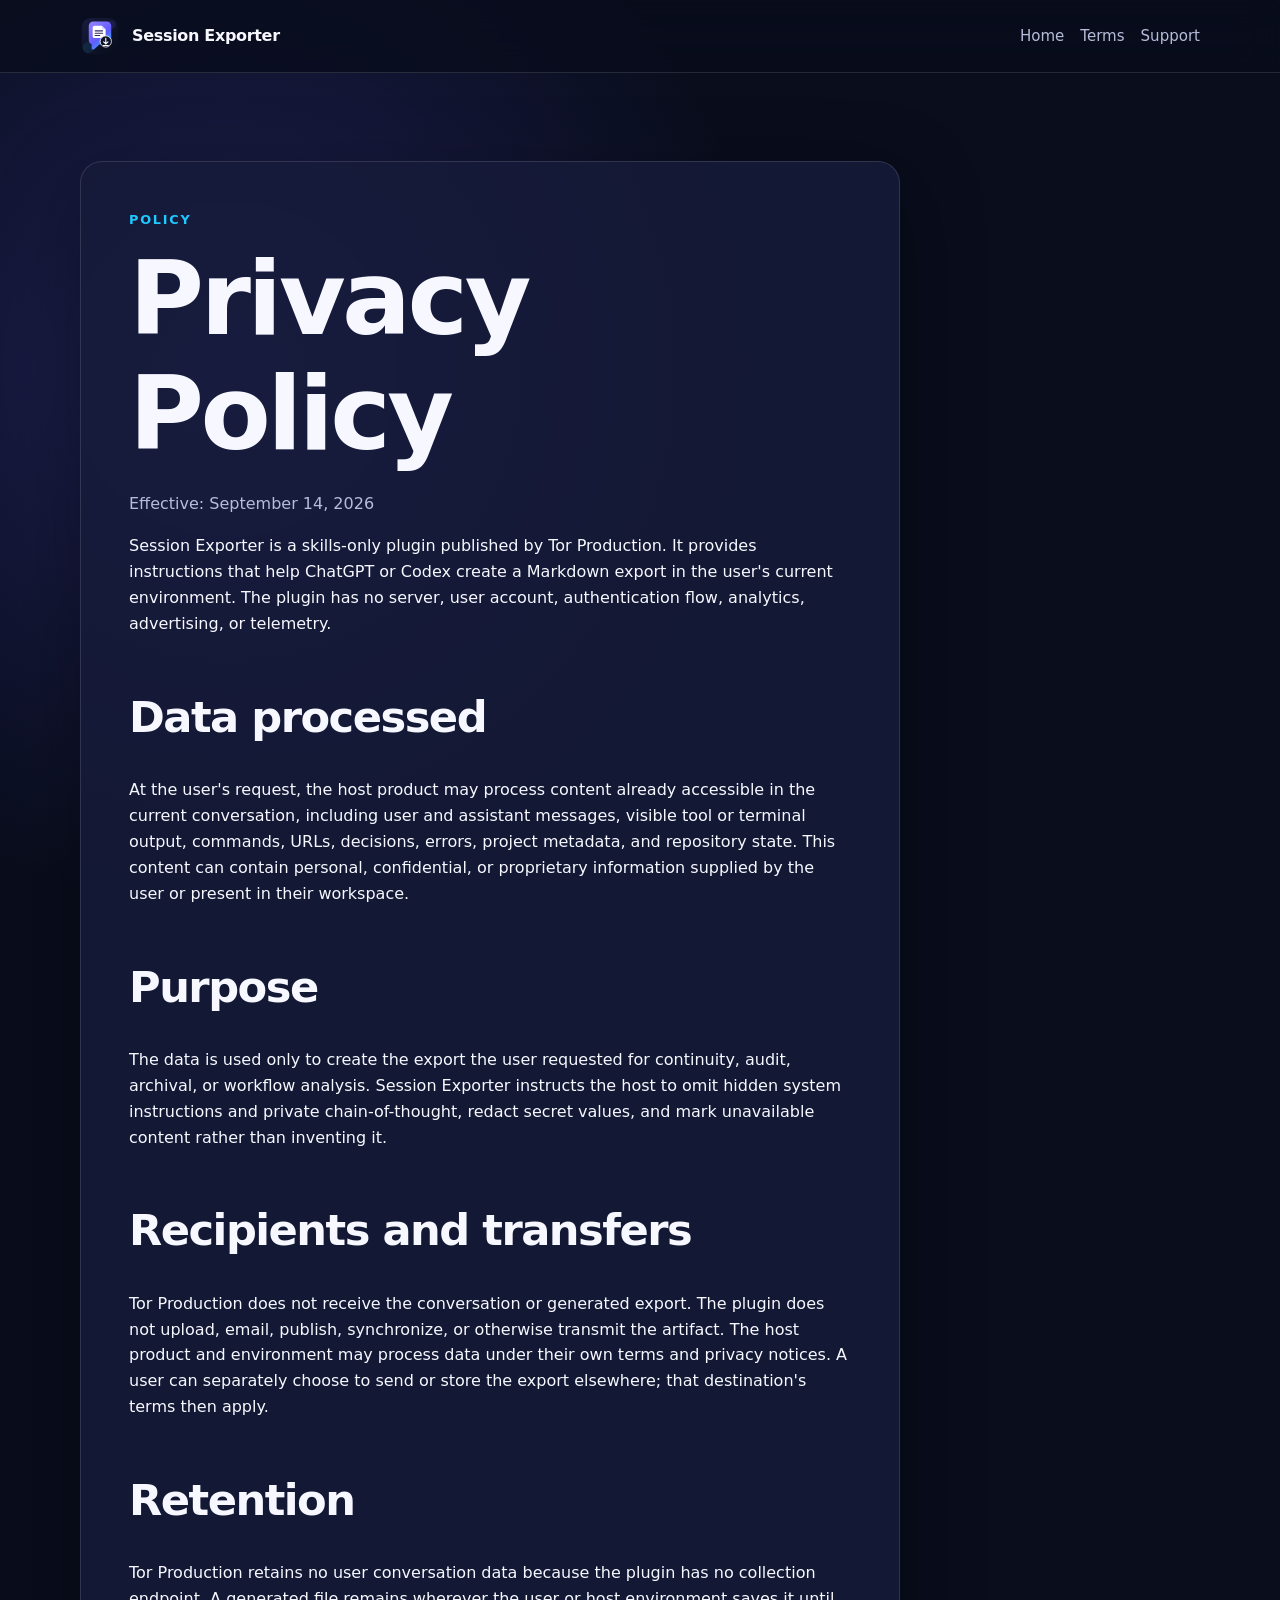
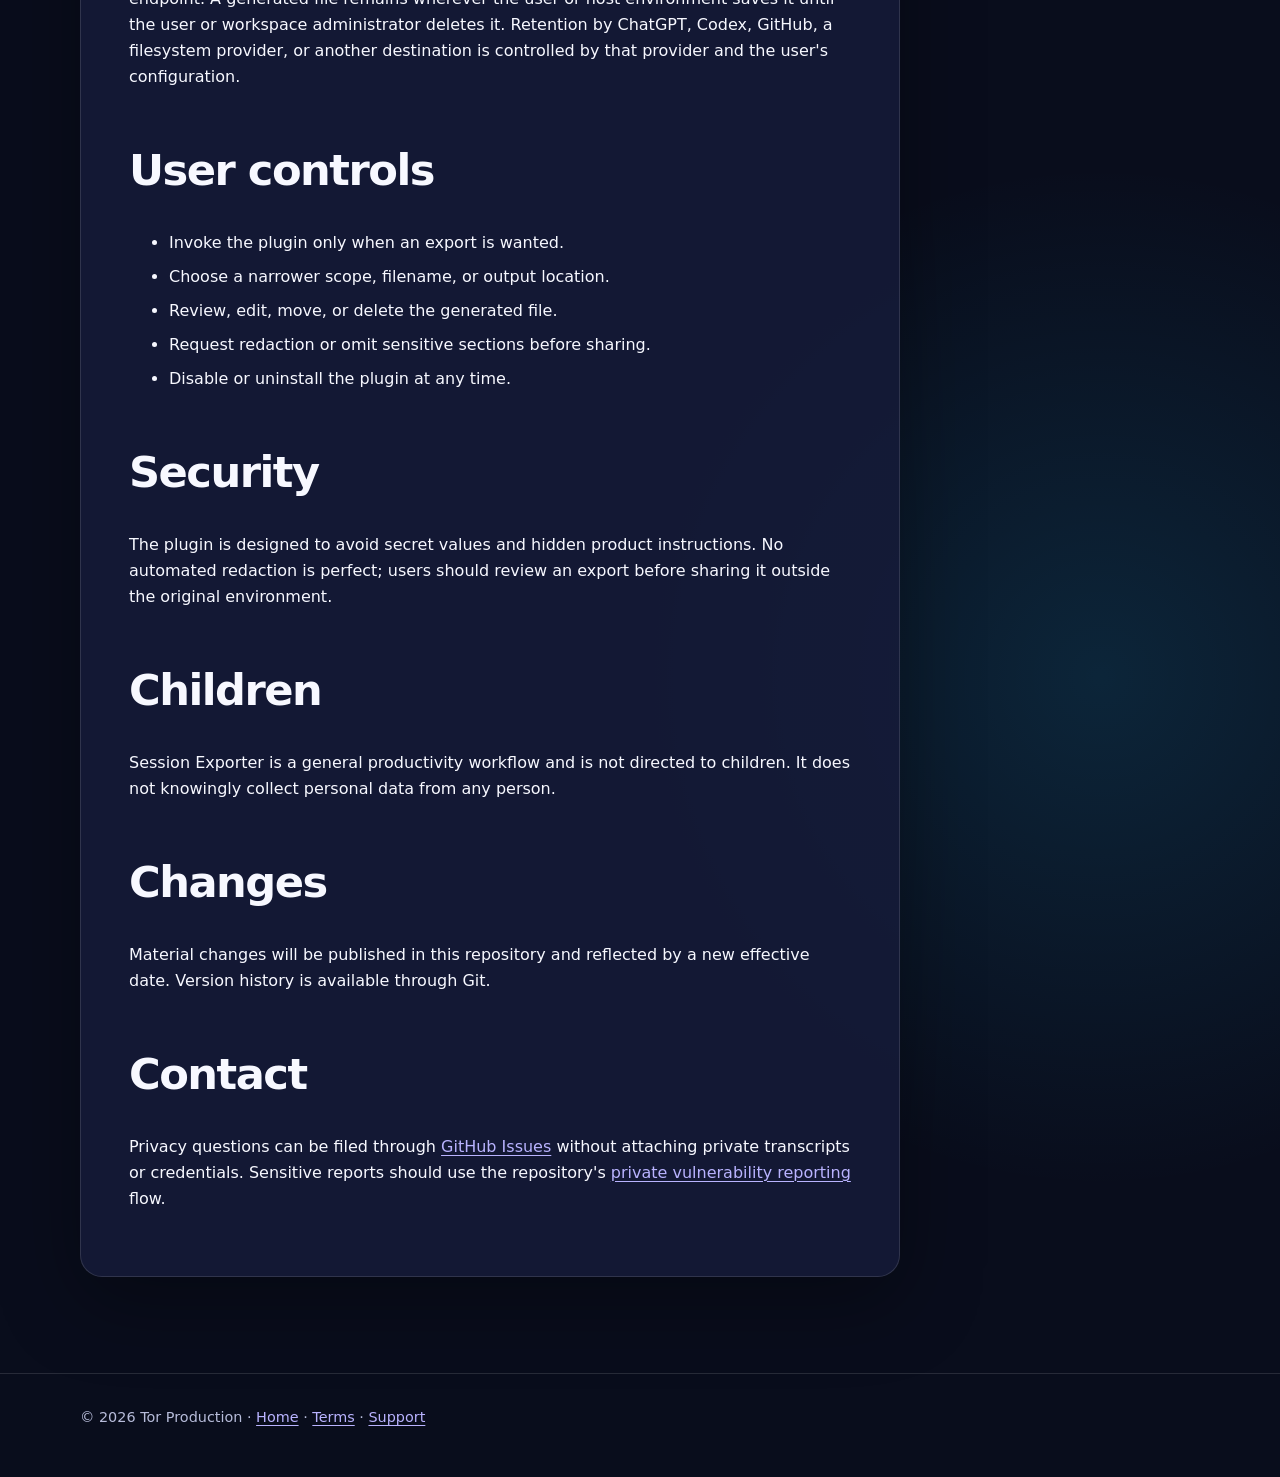
==== docs/privacy.html @ bee40e53 "feat: publish Session Exporter plugin v0.1.0" ====
<!doctype html>
<html lang="en">
<head>
  <meta charset="utf-8">
  <meta name="viewport" content="width=device-width, initial-scale=1">
  <meta name="description" content="Privacy Policy for the Session Exporter plugin by Tor Production.">
  <title>Privacy Policy — Session Exporter</title>
  <link rel="icon" href="logo.svg" type="image/svg+xml">
  <link rel="stylesheet" href="styles.css">
</head>
<body>
  <header><nav class="shell" aria-label="Primary navigation"><a class="brand" href="./"><img src="logo.svg" alt=""><span>Session Exporter</span></a><div class="nav-links"><a href="./">Home</a><a href="terms.html">Terms</a><a href="support.html">Support</a></div></nav></header>
  <main class="shell">
    <article class="content-panel">
      <div class="eyebrow">Policy</div>
      <h1>Privacy Policy</h1>
      <p class="legal-meta">Effective: September 14, 2026</p>
      <p>Session Exporter is a skills-only plugin published by Tor Production. It provides instructions that help ChatGPT or Codex create a Markdown export in the user's current environment. The plugin has no server, user account, authentication flow, analytics, advertising, or telemetry.</p>

      <h2>Data processed</h2>
      <p>At the user's request, the host product may process content already accessible in the current conversation, including user and assistant messages, visible tool or terminal output, commands, URLs, decisions, errors, project metadata, and repository state. This content can contain personal, confidential, or proprietary information supplied by the user or present in their workspace.</p>

      <h2>Purpose</h2>
      <p>The data is used only to create the export the user requested for continuity, audit, archival, or workflow analysis. Session Exporter instructs the host to omit hidden system instructions and private chain-of-thought, redact secret values, and mark unavailable content rather than inventing it.</p>

      <h2>Recipients and transfers</h2>
      <p>Tor Production does not receive the conversation or generated export. The plugin does not upload, email, publish, synchronize, or otherwise transmit the artifact. The host product and environment may process data under their own terms and privacy notices. A user can separately choose to send or store the export elsewhere; that destination's terms then apply.</p>

      <h2>Retention</h2>
      <p>Tor Production retains no user conversation data because the plugin has no collection endpoint. A generated file remains wherever the user or host environment saves it until the user or workspace administrator deletes it. Retention by ChatGPT, Codex, GitHub, a filesystem provider, or another destination is controlled by that provider and the user's configuration.</p>

      <h2>User controls</h2>
      <ul>
        <li>Invoke the plugin only when an export is wanted.</li>
        <li>Choose a narrower scope, filename, or output location.</li>
        <li>Review, edit, move, or delete the generated file.</li>
        <li>Request redaction or omit sensitive sections before sharing.</li>
        <li>Disable or uninstall the plugin at any time.</li>
      </ul>

      <h2>Security</h2>
      <p>The plugin is designed to avoid secret values and hidden product instructions. No automated redaction is perfect; users should review an export before sharing it outside the original environment.</p>

      <h2>Children</h2>
      <p>Session Exporter is a general productivity workflow and is not directed to children. It does not knowingly collect personal data from any person.</p>

      <h2>Changes</h2>
      <p>Material changes will be published in this repository and reflected by a new effective date. Version history is available through Git.</p>

      <h2>Contact</h2>
      <p>Privacy questions can be filed through <a href="https://github.com/Tor-Production/session-exporter/issues">GitHub Issues</a> without attaching private transcripts or credentials. Sensitive reports should use the repository's <a href="https://github.com/Tor-Production/session-exporter/security/advisories/new">private vulnerability reporting</a> flow.</p>
    </article>
  </main>
  <footer><div class="shell">© 2026 Tor Production · <a href="./">Home</a> · <a href="terms.html">Terms</a> · <a href="support.html">Support</a></div></footer>
</body>
</html>
---- docs/styles.css ----
:root {
  color-scheme: dark;
  --bg: #090d1c;
  --surface: rgba(23, 27, 58, 0.82);
  --surface-strong: #171b3a;
  --text: #f7f8ff;
  --muted: #b7bcda;
  --border: rgba(255, 255, 255, 0.12);
  --accent: #8b7cff;
  --accent-strong: #635bff;
  --cyan: #20c8ff;
  --success: #72e6ad;
  --shadow: 0 24px 80px rgba(0, 0, 0, 0.35);
  --max: 1120px;
}

* {
  box-sizing: border-box;
}

html {
  scroll-behavior: smooth;
}

body {
  margin: 0;
  min-height: 100vh;
  color: var(--text);
  background:
    radial-gradient(circle at 18% 12%, rgba(99, 91, 255, 0.24), transparent 34rem),
    radial-gradient(circle at 86% 74%, rgba(32, 200, 255, 0.13), transparent 32rem),
    var(--bg);
  font-family: Inter, ui-sans-serif, system-ui, -apple-system, BlinkMacSystemFont, "Segoe UI", sans-serif;
  line-height: 1.62;
}

a {
  color: #b9b3ff;
  text-decoration-thickness: 1px;
  text-underline-offset: 0.2em;
}

a:hover {
  color: #ffffff;
}

.shell {
  width: min(calc(100% - 2rem), var(--max));
  margin: 0 auto;
}

header {
  position: sticky;
  z-index: 10;
  top: 0;
  border-bottom: 1px solid var(--border);
  background: rgba(9, 13, 28, 0.76);
  backdrop-filter: blur(18px);
}

nav {
  min-height: 72px;
  display: flex;
  align-items: center;
  justify-content: space-between;
  gap: 1rem;
}

.brand {
  display: flex;
  align-items: center;
  gap: 0.75rem;
  color: var(--text);
  font-weight: 750;
  text-decoration: none;
  letter-spacing: -0.02em;
}

.brand img {
  width: 40px;
  height: 40px;
  border-radius: 12px;
}

.nav-links {
  display: flex;
  flex-wrap: wrap;
  justify-content: flex-end;
  gap: 1rem;
  font-size: 0.94rem;
}

.nav-links a {
  color: var(--muted);
  text-decoration: none;
}

main {
  padding: 5.5rem 0 6rem;
}

.hero {
  display: grid;
  grid-template-columns: minmax(0, 1.25fr) minmax(260px, 0.75fr);
  align-items: center;
  gap: clamp(2rem, 7vw, 6rem);
  min-height: 62vh;
}

.eyebrow {
  color: var(--cyan);
  font-size: 0.8rem;
  font-weight: 800;
  letter-spacing: 0.14em;
  text-transform: uppercase;
}

h1,
h2,
h3 {
  line-height: 1.12;
  letter-spacing: -0.035em;
}

h1 {
  max-width: 13ch;
  margin: 0.7rem 0 1.25rem;
  font-size: clamp(3.2rem, 8vw, 6.8rem);
}

h2 {
  margin-top: 3.5rem;
  font-size: clamp(1.8rem, 4vw, 2.7rem);
}

h3 {
  font-size: 1.18rem;
}

.lede {
  max-width: 62ch;
  color: var(--muted);
  font-size: clamp(1.05rem, 2vw, 1.3rem);
}

.hero-mark {
  width: min(100%, 420px);
  justify-self: center;
  filter: drop-shadow(0 34px 70px rgba(42, 35, 150, 0.4));
}

.actions {
  display: flex;
  flex-wrap: wrap;
  gap: 0.8rem;
  margin-top: 2rem;
}

.button {
  display: inline-flex;
  align-items: center;
  justify-content: center;
  min-height: 48px;
  padding: 0 1.1rem;
  border: 1px solid var(--border);
  border-radius: 14px;
  color: var(--text);
  background: var(--surface);
  font-weight: 700;
  text-decoration: none;
}

.button.primary {
  border-color: transparent;
  background: linear-gradient(135deg, var(--accent), var(--accent-strong));
  box-shadow: 0 14px 32px rgba(99, 91, 255, 0.32);
}

.grid {
  display: grid;
  grid-template-columns: repeat(3, minmax(0, 1fr));
  gap: 1rem;
  margin: 2rem 0;
}

.card,
.content-panel {
  border: 1px solid var(--border);
  border-radius: 22px;
  background: var(--surface);
  box-shadow: var(--shadow);
}

.card {
  padding: 1.4rem;
}

.card p {
  color: var(--muted);
}

.content-panel {
  max-width: 820px;
  padding: clamp(1.4rem, 4vw, 3rem);
}

.status {
  display: inline-flex;
  align-items: center;
  gap: 0.55rem;
  margin-top: 1.5rem;
  color: var(--success);
  font-weight: 700;
}

.status::before {
  width: 0.62rem;
  height: 0.62rem;
  border-radius: 999px;
  background: currentColor;
  content: "";
  box-shadow: 0 0 18px currentColor;
}

pre {
  overflow-x: auto;
  margin: 1.25rem 0;
  padding: 1.2rem;
  border: 1px solid var(--border);
  border-radius: 16px;
  background: #070a16;
  color: #e8eaff;
}

code {
  font-family: "SFMono-Regular", Consolas, "Liberation Mono", monospace;
  font-size: 0.92em;
}

li + li {
  margin-top: 0.5rem;
}

.muted,
.legal-meta {
  color: var(--muted);
}

footer {
  padding: 2rem 0 3rem;
  border-top: 1px solid var(--border);
  color: var(--muted);
  font-size: 0.9rem;
}

@media (max-width: 780px) {
  .hero,
  .grid {
    grid-template-columns: 1fr;
  }

  .hero {
    min-height: auto;
  }

  .hero-mark {
    width: min(70vw, 340px);
    grid-row: 1;
  }

  .nav-links {
    gap: 0.65rem;
    font-size: 0.82rem;
  }
}
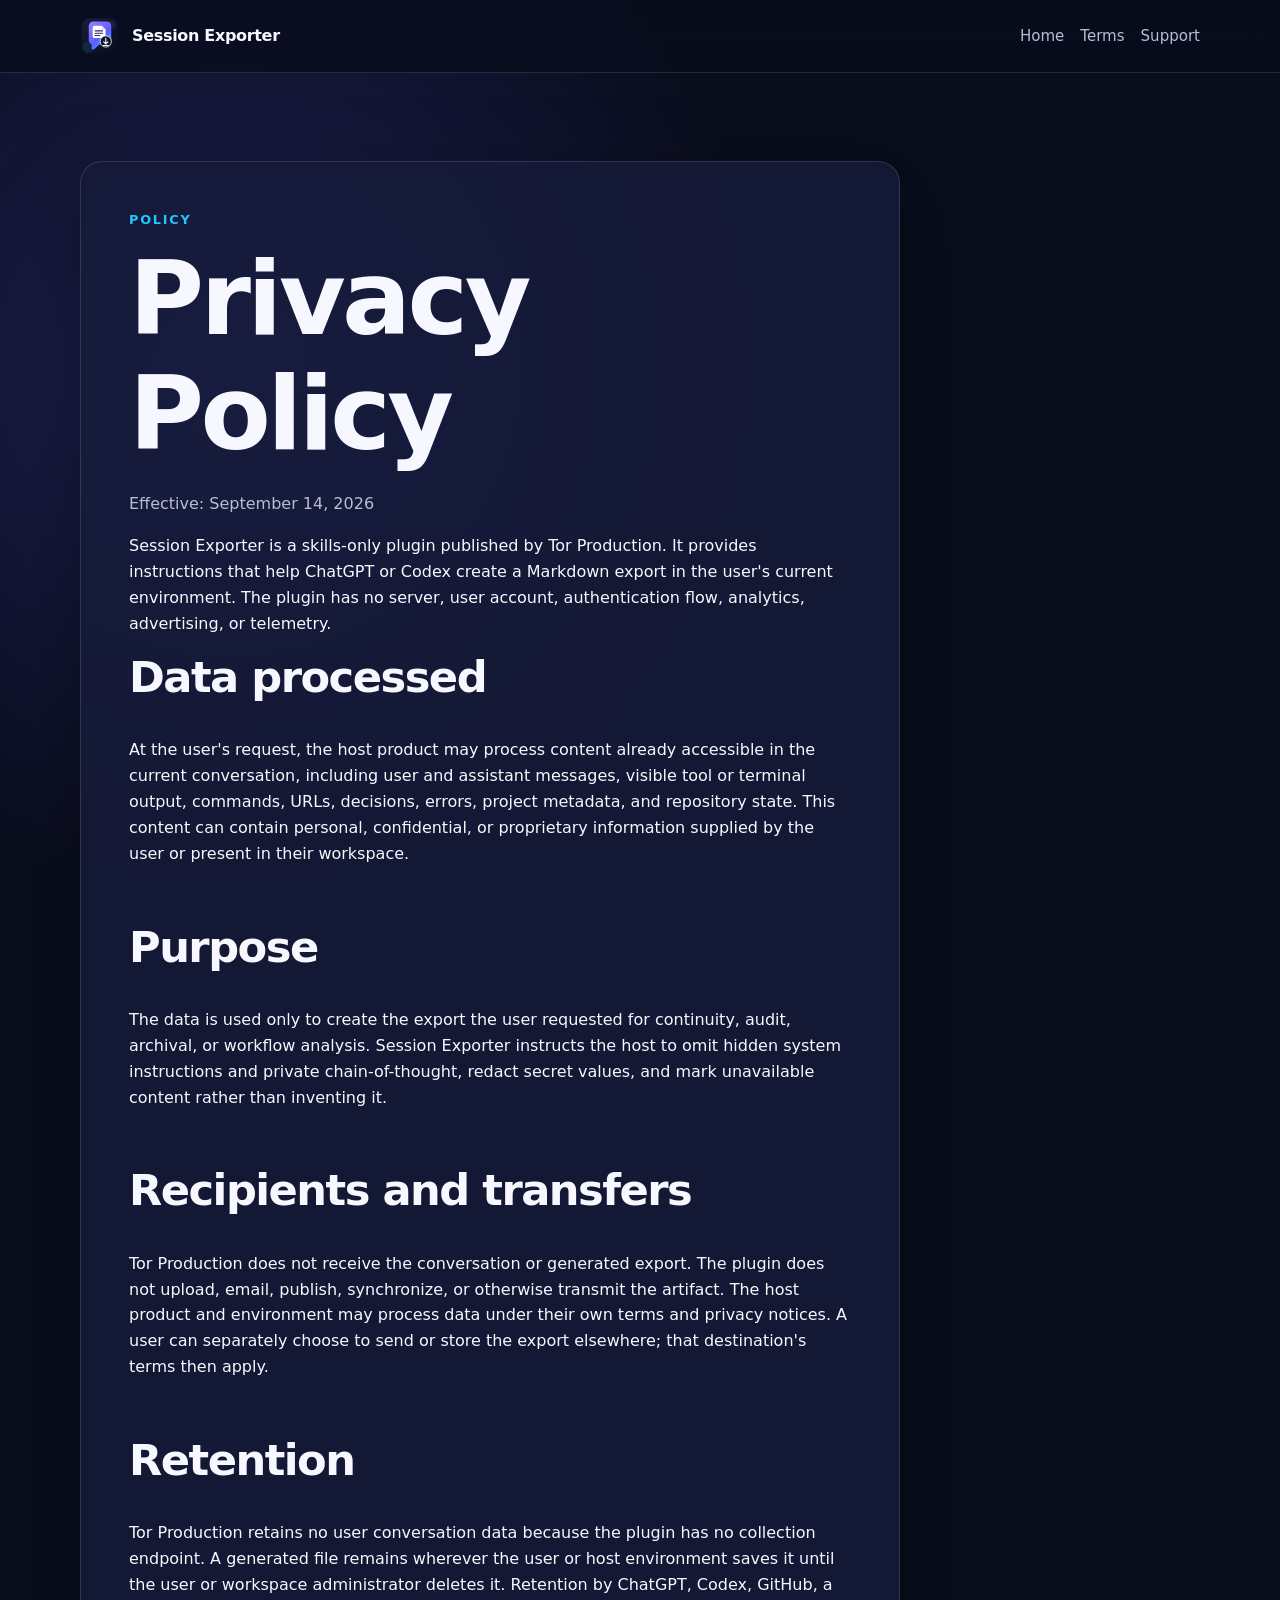
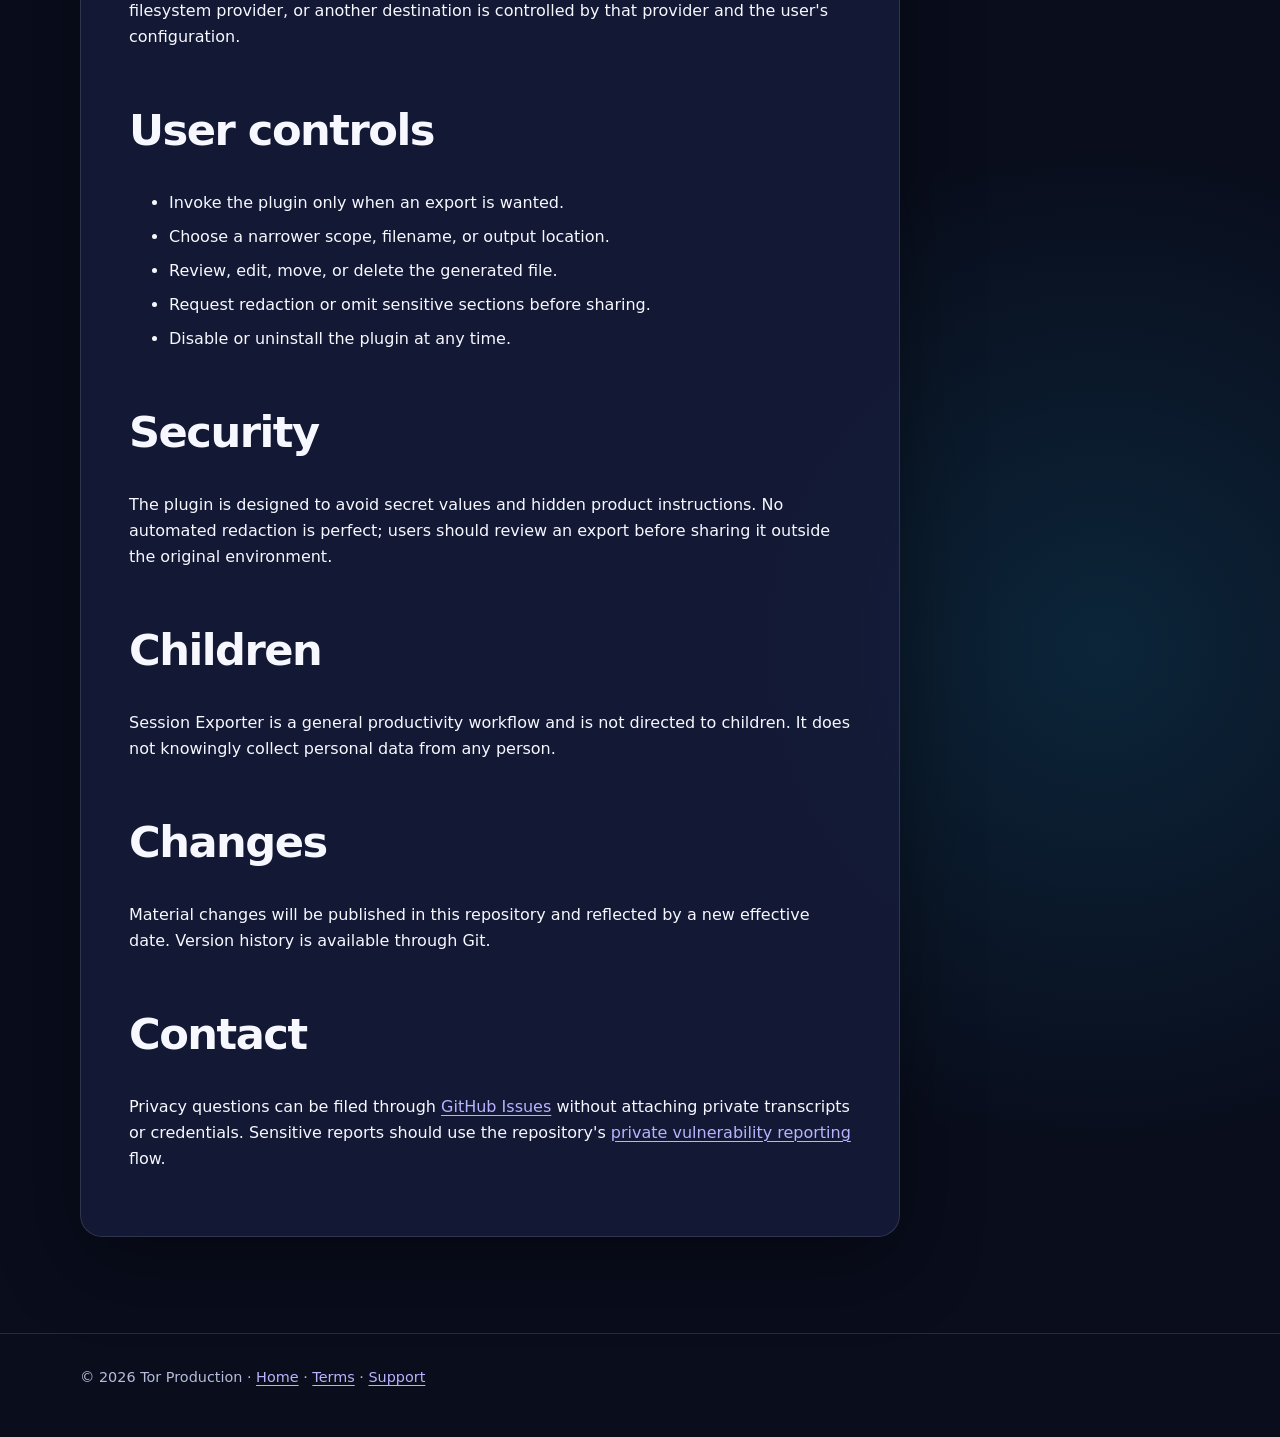
==== commit d5b17e37: "feat: add SEO metadata and site discovery files" ====
--- a/docs/privacy.html
+++ b/docs/privacy.html
@@ -5,6 +5,16 @@
   <meta name="viewport" content="width=device-width, initial-scale=1">
   <meta name="description" content="Privacy Policy for the Session Exporter plugin by Tor Production.">
   <title>Privacy Policy — Session Exporter</title>
+  <link rel="canonical" href="https://tor-production.github.io/session-exporter/privacy.html">
+  <meta property="og:type" content="website">
+  <meta property="og:title" content="Privacy Policy — Session Exporter">
+  <meta property="og:description" content="Privacy Policy for the Session Exporter plugin by Tor Production.">
+  <meta property="og:url" content="https://tor-production.github.io/session-exporter/privacy.html">
+  <meta property="og:image" content="https://tor-production.github.io/session-exporter/social-card.png">
+  <meta property="og:image:width" content="1200">
+  <meta property="og:image:height" content="627">
+  <meta property="og:image:alt" content="Session Exporter — portable Markdown handoffs">
+  <meta name="twitter:card" content="summary_large_image">
   <link rel="icon" href="logo.svg" type="image/svg+xml">
   <link rel="stylesheet" href="styles.css">
 </head>
--- a/docs/styles.css
+++ b/docs/styles.css
@@ -204,6 +204,27 @@
   padding: clamp(1.4rem, 4vw, 3rem);
 }
 
+.content-panel + .content-panel {
+  margin-top: 1.5rem;
+}
+
+.content-panel h2:first-of-type {
+  margin-top: 0.5rem;
+}
+
+.content-panel h3 {
+  margin-top: 2.25rem;
+}
+
+.steps {
+  margin: 1.35rem 0;
+  padding-left: 1.4rem;
+}
+
+.steps li {
+  padding-left: 0.35rem;
+}
+
 .status {
   display: inline-flex;
   align-items: center;
